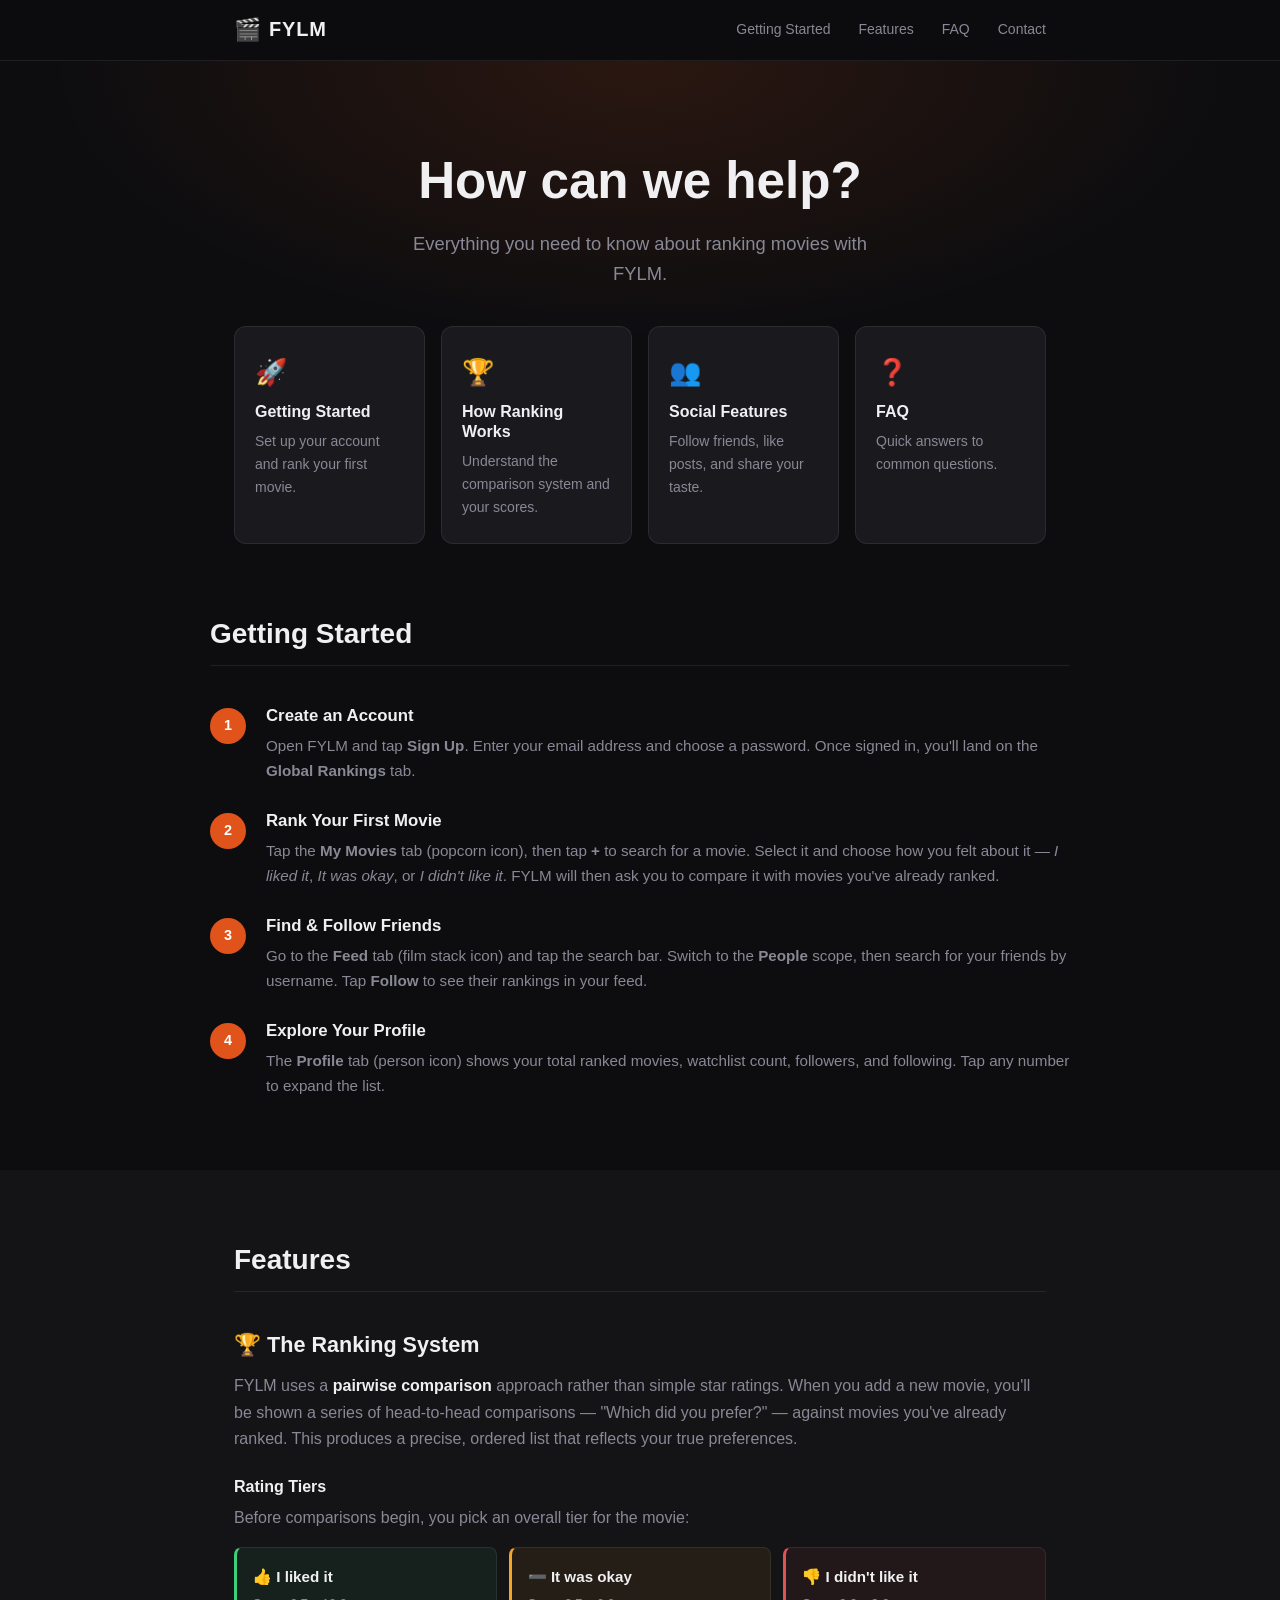
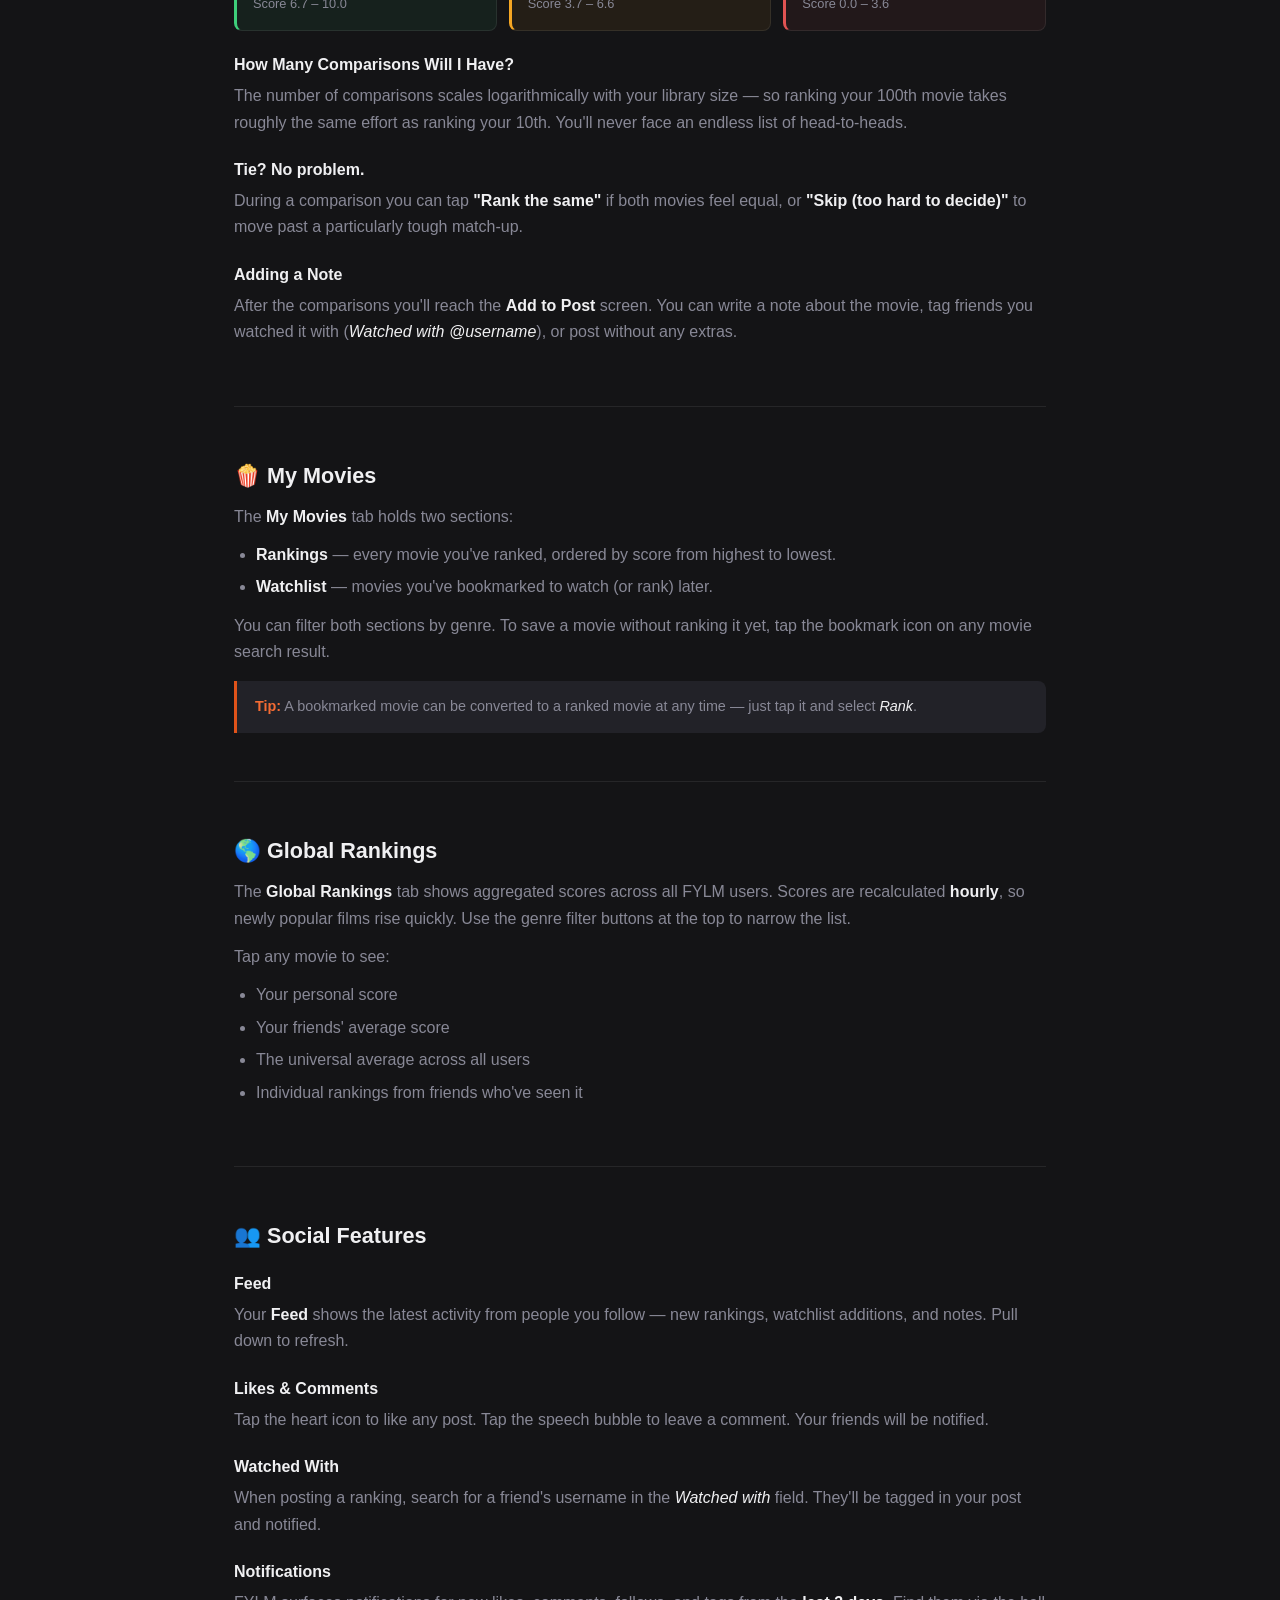
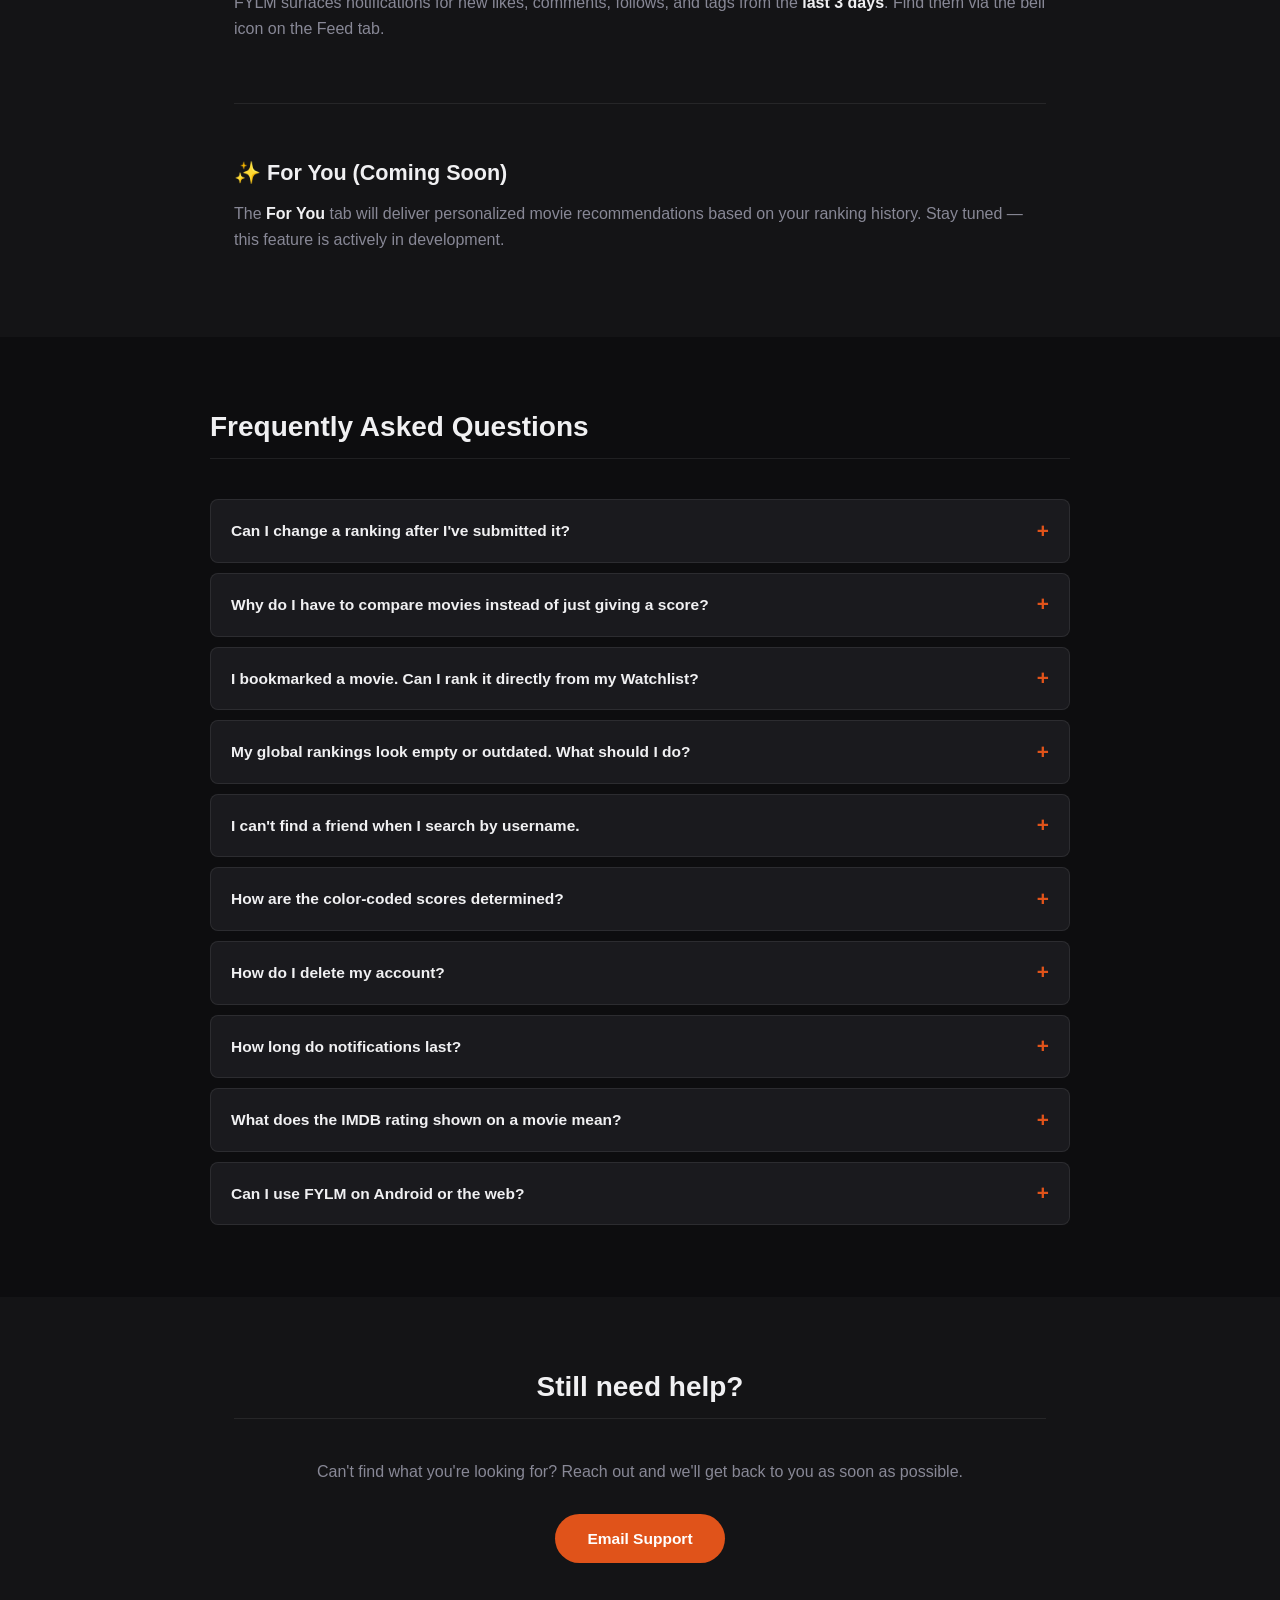
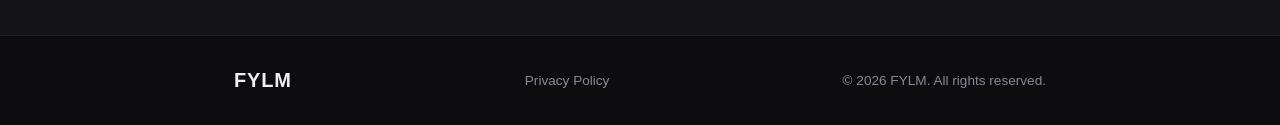
==== index.html @ adc004bf "Initial FYLM support site Static support page covering getting started, ranking system, social featu" ====
<!DOCTYPE html>
<html lang="en">
<head>
  <meta charset="UTF-8" />
  <meta name="viewport" content="width=device-width, initial-scale=1.0" />
  <title>FYLM Support</title>
  <link rel="stylesheet" href="styles.css" />
</head>
<body>

  <!-- Header -->
  <header>
    <div class="header-inner">
      <div class="logo-wrap">
        <span class="logo-icon">🎬</span>
        <span class="logo-text">FYLM</span>
      </div>
      <nav>
        <a href="#getting-started">Getting Started</a>
        <a href="#features">Features</a>
        <a href="#faq">FAQ</a>
        <a href="#contact">Contact</a>
      </nav>
    </div>
  </header>

  <!-- Hero -->
  <section class="hero">
    <h1>How can we help?</h1>
    <p class="subtitle">Everything you need to know about ranking movies with FYLM.</p>
  </section>

  <!-- Quick Links -->
  <section class="quick-links container">
    <a href="#getting-started" class="card">
      <span class="card-icon">🚀</span>
      <h3>Getting Started</h3>
      <p>Set up your account and rank your first movie.</p>
    </a>
    <a href="#ranking" class="card">
      <span class="card-icon">🏆</span>
      <h3>How Ranking Works</h3>
      <p>Understand the comparison system and your scores.</p>
    </a>
    <a href="#social" class="card">
      <span class="card-icon">👥</span>
      <h3>Social Features</h3>
      <p>Follow friends, like posts, and share your taste.</p>
    </a>
    <a href="#faq" class="card">
      <span class="card-icon">❓</span>
      <h3>FAQ</h3>
      <p>Quick answers to common questions.</p>
    </a>
  </section>

  <!-- Getting Started -->
  <section id="getting-started" class="section container">
    <h2>Getting Started</h2>

    <div class="step-list">
      <div class="step">
        <div class="step-num">1</div>
        <div class="step-body">
          <h3>Create an Account</h3>
          <p>Open FYLM and tap <strong>Sign Up</strong>. Enter your email address and choose a password. Once signed in, you'll land on the <strong>Global Rankings</strong> tab.</p>
        </div>
      </div>
      <div class="step">
        <div class="step-num">2</div>
        <div class="step-body">
          <h3>Rank Your First Movie</h3>
          <p>Tap the <strong>My Movies</strong> tab (popcorn icon), then tap <strong>+</strong> to search for a movie. Select it and choose how you felt about it — <em>I liked it</em>, <em>It was okay</em>, or <em>I didn't like it</em>. FYLM will then ask you to compare it with movies you've already ranked.</p>
        </div>
      </div>
      <div class="step">
        <div class="step-num">3</div>
        <div class="step-body">
          <h3>Find & Follow Friends</h3>
          <p>Go to the <strong>Feed</strong> tab (film stack icon) and tap the search bar. Switch to the <strong>People</strong> scope, then search for your friends by username. Tap <strong>Follow</strong> to see their rankings in your feed.</p>
        </div>
      </div>
      <div class="step">
        <div class="step-num">4</div>
        <div class="step-body">
          <h3>Explore Your Profile</h3>
          <p>The <strong>Profile</strong> tab (person icon) shows your total ranked movies, watchlist count, followers, and following. Tap any number to expand the list.</p>
        </div>
      </div>
    </div>
  </section>

  <!-- Features -->
  <section id="features" class="section section-alt">
    <div class="container">
      <h2>Features</h2>

      <!-- Ranking -->
      <div id="ranking" class="feature-block">
        <h3>🏆 The Ranking System</h3>
        <p>FYLM uses a <strong>pairwise comparison</strong> approach rather than simple star ratings. When you add a new movie, you'll be shown a series of head-to-head comparisons — "Which did you prefer?" — against movies you've already ranked. This produces a precise, ordered list that reflects your true preferences.</p>

        <h4>Rating Tiers</h4>
        <p>Before comparisons begin, you pick an overall tier for the movie:</p>
        <div class="tier-grid">
          <div class="tier tier-like">
            <span class="tier-label">👍 I liked it</span>
            <span class="tier-range">Score 6.7 – 10.0</span>
          </div>
          <div class="tier tier-ok">
            <span class="tier-label">➖ It was okay</span>
            <span class="tier-range">Score 3.7 – 6.6</span>
          </div>
          <div class="tier tier-dislike">
            <span class="tier-label">👎 I didn't like it</span>
            <span class="tier-range">Score 0.0 – 3.6</span>
          </div>
        </div>

        <h4>How Many Comparisons Will I Have?</h4>
        <p>The number of comparisons scales logarithmically with your library size — so ranking your 100th movie takes roughly the same effort as ranking your 10th. You'll never face an endless list of head-to-heads.</p>

        <h4>Tie? No problem.</h4>
        <p>During a comparison you can tap <strong>"Rank the same"</strong> if both movies feel equal, or <strong>"Skip (too hard to decide)"</strong> to move past a particularly tough match-up.</p>

        <h4>Adding a Note</h4>
        <p>After the comparisons you'll reach the <strong>Add to Post</strong> screen. You can write a note about the movie, tag friends you watched it with (<em>Watched with @username</em>), or post without any extras.</p>
      </div>

      <!-- My Movies -->
      <div class="feature-block">
        <h3>🍿 My Movies</h3>
        <p>The <strong>My Movies</strong> tab holds two sections:</p>
        <ul>
          <li><strong>Rankings</strong> — every movie you've ranked, ordered by score from highest to lowest.</li>
          <li><strong>Watchlist</strong> — movies you've bookmarked to watch (or rank) later.</li>
        </ul>
        <p>You can filter both sections by genre. To save a movie without ranking it yet, tap the bookmark icon on any movie search result.</p>
        <div class="tip">
          <strong>Tip:</strong> A bookmarked movie can be converted to a ranked movie at any time — just tap it and select <em>Rank</em>.
        </div>
      </div>

      <!-- Global Rankings -->
      <div class="feature-block">
        <h3>🌎 Global Rankings</h3>
        <p>The <strong>Global Rankings</strong> tab shows aggregated scores across all FYLM users. Scores are recalculated <strong>hourly</strong>, so newly popular films rise quickly. Use the genre filter buttons at the top to narrow the list.</p>
        <p>Tap any movie to see:</p>
        <ul>
          <li>Your personal score</li>
          <li>Your friends' average score</li>
          <li>The universal average across all users</li>
          <li>Individual rankings from friends who've seen it</li>
        </ul>
      </div>

      <!-- Social -->
      <div id="social" class="feature-block">
        <h3>👥 Social Features</h3>

        <h4>Feed</h4>
        <p>Your <strong>Feed</strong> shows the latest activity from people you follow — new rankings, watchlist additions, and notes. Pull down to refresh.</p>

        <h4>Likes & Comments</h4>
        <p>Tap the heart icon to like any post. Tap the speech bubble to leave a comment. Your friends will be notified.</p>

        <h4>Watched With</h4>
        <p>When posting a ranking, search for a friend's username in the <em>Watched with</em> field. They'll be tagged in your post and notified.</p>

        <h4>Notifications</h4>
        <p>FYLM surfaces notifications for new likes, comments, follows, and tags from the <strong>last 3 days</strong>. Find them via the bell icon on the Feed tab.</p>
      </div>

      <!-- For You -->
      <div class="feature-block">
        <h3>✨ For You (Coming Soon)</h3>
        <p>The <strong>For You</strong> tab will deliver personalized movie recommendations based on your ranking history. Stay tuned — this feature is actively in development.</p>
      </div>
    </div>
  </section>

  <!-- FAQ -->
  <section id="faq" class="section container">
    <h2>Frequently Asked Questions</h2>

    <div class="faq-list">

      <details class="faq-item">
        <summary>Can I change a ranking after I've submitted it?</summary>
        <p>Currently there's no in-place edit. To re-rank a movie, delete it from your Rankings list and rank it again from scratch. Your score will be recalculated through the full comparison flow.</p>
      </details>

      <details class="faq-item">
        <summary>Why do I have to compare movies instead of just giving a score?</summary>
        <p>Comparisons produce more accurate relative rankings. It's much easier to answer "Did I prefer Inception or Interstellar?" than to decide whether Inception deserves an 8.3 or an 8.6. The ELO algorithm translates your head-to-head choices into a precise numerical score automatically.</p>
      </details>

      <details class="faq-item">
        <summary>I bookmarked a movie. Can I rank it directly from my Watchlist?</summary>
        <p>Yes. Tap the movie in your <strong>Watchlist</strong> and select <em>Rank</em>. The movie will move from your Watchlist to your Rankings once the comparison flow is complete.</p>
      </details>

      <details class="faq-item">
        <summary>My global rankings look empty or outdated. What should I do?</summary>
        <p>Global scores update on an <strong>hourly schedule</strong>. Pull down to refresh the Global Rankings tab. If the list still looks empty, wait until the next hour mark for the recalculation to run.</p>
      </details>

      <details class="faq-item">
        <summary>I can't find a friend when I search by username.</summary>
        <p>Make sure you've switched to the <strong>People</strong> scope in the search bar (not Movies). Search results are limited to the closest 8 matches, so try a more specific username. Also confirm that your friend has already created an account on FYLM.</p>
      </details>

      <details class="faq-item">
        <summary>How are the color-coded scores determined?</summary>
        <p>Scores are color-coded by tier: <span class="pill green">green</span> for movies you liked (6.7–10.0), <span class="pill orange">orange</span> for movies you thought were okay (3.7–6.6), and <span class="pill red">red</span> for movies you didn't like (0.0–3.6). These tiers are set when you first choose how you felt about the movie.</p>
      </details>

      <details class="faq-item">
        <summary>How do I delete my account?</summary>
        <p>Go to your <strong>Profile</strong> tab, tap the menu icon in the top-right corner, and select <em>Delete Account</em>. You'll be asked to confirm. <strong>This action is permanent and cannot be undone.</strong></p>
      </details>

      <details class="faq-item">
        <summary>How long do notifications last?</summary>
        <p>FYLM shows notifications for activity from the <strong>last 3 days</strong>. Older notifications are automatically cleared.</p>
      </details>

      <details class="faq-item">
        <summary>What does the IMDB rating shown on a movie mean?</summary>
        <p>The yellow star rating is IMDB's public score pulled directly from the movie database — it reflects crowd opinion across all IMDB users, not your personal FYLM score.</p>
      </details>

      <details class="faq-item">
        <summary>Can I use FYLM on Android or the web?</summary>
        <p>FYLM is currently an <strong>iOS-only app</strong>. Android and web versions are not available at this time.</p>
      </details>

    </div>
  </section>

  <!-- Contact -->
  <section id="contact" class="section section-alt">
    <div class="container contact-block">
      <h2>Still need help?</h2>
      <p>Can't find what you're looking for? Reach out and we'll get back to you as soon as possible.</p>
      <a href="mailto:support@fylmapp.com" class="btn">Email Support</a>
    </div>
  </section>

  <!-- Footer -->
  <footer>
    <div class="container footer-inner">
      <span class="logo-text">FYLM</span>
      <span class="footer-links">
        <a href="privacy.html">Privacy Policy</a>
      </span>
      <span class="footer-copy">&copy; 2026 FYLM. All rights reserved.</span>
    </div>
  </footer>

</body>
</html>
---- styles.css ----
/* ============================
   Base & Reset
   ============================ */
*, *::before, *::after { box-sizing: border-box; margin: 0; padding: 0; }

:root {
  --bg: #0d0d0f;
  --bg-alt: #141416;
  --surface: #1a1a1e;
  --surface-raised: #222228;
  --border: rgba(255,255,255,0.08);
  --text: #f0f0f2;
  --text-muted: #888896;
  --accent: #e0531a;
  --accent-light: #f46b33;
  --green: #3ecf7a;
  --orange: #f5a623;
  --red: #e05353;
  --radius: 12px;
  --radius-sm: 8px;
  --font: -apple-system, BlinkMacSystemFont, "Segoe UI", Helvetica, Arial, sans-serif;
}

html { scroll-behavior: smooth; }

body {
  font-family: var(--font);
  background: var(--bg);
  color: var(--text);
  line-height: 1.65;
  font-size: 16px;
}

a { color: var(--accent-light); text-decoration: none; }
a:hover { text-decoration: underline; }

h1,h2,h3,h4 { line-height: 1.25; font-weight: 700; }

/* ============================
   Layout
   ============================ */
.container { max-width: 860px; margin: 0 auto; padding: 0 24px; }

.section { padding: 72px 0; }
.section-alt { background: var(--bg-alt); }

/* ============================
   Header
   ============================ */
header {
  position: sticky;
  top: 0;
  z-index: 100;
  background: rgba(13,13,15,0.85);
  backdrop-filter: blur(12px);
  -webkit-backdrop-filter: blur(12px);
  border-bottom: 1px solid var(--border);
}

.header-inner {
  max-width: 860px;
  margin: 0 auto;
  padding: 0 24px;
  height: 60px;
  display: flex;
  align-items: center;
  justify-content: space-between;
}

.logo-wrap { display: flex; align-items: center; gap: 8px; }
.logo-icon { font-size: 22px; }
.logo-text { font-size: 20px; font-weight: 800; letter-spacing: 0.04em; color: var(--text); }

nav { display: flex; gap: 28px; }
nav a { color: var(--text-muted); font-size: 14px; font-weight: 500; transition: color 0.15s; }
nav a:hover { color: var(--text); text-decoration: none; }

/* ============================
   Hero
   ============================ */
.hero {
  text-align: center;
  padding: 88px 24px 72px;
  background: radial-gradient(ellipse at 50% 0%, rgba(224,83,26,0.14) 0%, transparent 65%);
}

.hero h1 { font-size: clamp(2rem, 5vw, 3.2rem); margin-bottom: 16px; }
.hero .subtitle { font-size: 1.15rem; color: var(--text-muted); max-width: 480px; margin: 0 auto; }

/* ============================
   Quick-link Cards
   ============================ */
.quick-links {
  display: grid;
  grid-template-columns: repeat(auto-fit, minmax(180px, 1fr));
  gap: 16px;
  padding-top: 0;
  padding-bottom: 0;
  margin-top: -36px;
  margin-bottom: 0;
  position: relative;
  z-index: 1;
}

.card {
  display: flex;
  flex-direction: column;
  gap: 8px;
  background: var(--surface);
  border: 1px solid var(--border);
  border-radius: var(--radius);
  padding: 24px 20px;
  transition: border-color 0.15s, transform 0.15s;
  color: var(--text);
}

.card:hover {
  border-color: var(--accent);
  transform: translateY(-2px);
  text-decoration: none;
}

.card-icon { font-size: 26px; }
.card h3 { font-size: 1rem; font-weight: 700; }
.card p { font-size: 0.875rem; color: var(--text-muted); margin: 0; }

/* ============================
   Section Headings
   ============================ */
.section h2, .section-alt .container h2 {
  font-size: 1.75rem;
  margin-bottom: 40px;
  padding-bottom: 14px;
  border-bottom: 1px solid var(--border);
}

/* ============================
   Steps (Getting Started)
   ============================ */
.step-list { display: flex; flex-direction: column; gap: 28px; }

.step {
  display: flex;
  gap: 20px;
  align-items: flex-start;
}

.step-num {
  flex-shrink: 0;
  width: 36px;
  height: 36px;
  border-radius: 50%;
  background: var(--accent);
  color: #fff;
  font-weight: 800;
  font-size: 0.9rem;
  display: flex;
  align-items: center;
  justify-content: center;
  margin-top: 2px;
}

.step-body h3 { font-size: 1.05rem; margin-bottom: 6px; }
.step-body p { color: var(--text-muted); font-size: 0.95rem; }

/* ============================
   Feature Blocks
   ============================ */
.feature-block {
  margin-bottom: 56px;
  padding-bottom: 48px;
  border-bottom: 1px solid var(--border);
}
.feature-block:last-child { border-bottom: none; margin-bottom: 0; padding-bottom: 0; }

.feature-block h3 { font-size: 1.35rem; margin-bottom: 14px; }
.feature-block h4 { font-size: 1rem; font-weight: 600; margin-top: 24px; margin-bottom: 8px; color: var(--text); }
.feature-block p { color: var(--text-muted); margin-bottom: 12px; }
.feature-block ul { color: var(--text-muted); padding-left: 22px; margin-bottom: 12px; }
.feature-block ul li { margin-bottom: 6px; }
.feature-block strong { color: var(--text); }
.feature-block em { color: var(--text); font-style: italic; }

/* Tier Grid */
.tier-grid {
  display: grid;
  grid-template-columns: repeat(auto-fit, minmax(160px, 1fr));
  gap: 12px;
  margin: 16px 0;
}

.tier {
  display: flex;
  flex-direction: column;
  gap: 4px;
  padding: 16px;
  border-radius: var(--radius-sm);
  border: 1px solid var(--border);
}

.tier-like  { border-left: 3px solid var(--green);  background: rgba(62,207,122,0.07); }
.tier-ok    { border-left: 3px solid var(--orange); background: rgba(245,166,35,0.07); }
.tier-dislike { border-left: 3px solid var(--red);  background: rgba(224,83,83,0.07); }

.tier-label { font-weight: 600; font-size: 0.95rem; }
.tier-range { font-size: 0.8rem; color: var(--text-muted); }

/* Tip Box */
.tip {
  background: var(--surface-raised);
  border-left: 3px solid var(--accent);
  border-radius: 0 var(--radius-sm) var(--radius-sm) 0;
  padding: 14px 18px;
  font-size: 0.9rem;
  color: var(--text-muted);
  margin-top: 16px;
}
.tip strong { color: var(--accent-light); }

/* ============================
   FAQ
   ============================ */
.faq-list { display: flex; flex-direction: column; gap: 10px; }

.faq-item {
  background: var(--surface);
  border: 1px solid var(--border);
  border-radius: var(--radius-sm);
  overflow: hidden;
  transition: border-color 0.15s;
}
.faq-item[open] { border-color: rgba(224,83,26,0.4); }

.faq-item summary {
  padding: 18px 20px;
  font-weight: 600;
  font-size: 0.97rem;
  cursor: pointer;
  list-style: none;
  display: flex;
  align-items: center;
  justify-content: space-between;
  user-select: none;
}

.faq-item summary::-webkit-details-marker { display: none; }

.faq-item summary::after {
  content: "+";
  font-size: 1.3rem;
  color: var(--accent);
  line-height: 1;
  flex-shrink: 0;
}

.faq-item[open] summary::after { content: "−"; }

.faq-item p {
  padding: 0 20px 18px;
  color: var(--text-muted);
  font-size: 0.93rem;
  line-height: 1.7;
}

/* Color pills inside FAQ */
.pill {
  display: inline-block;
  padding: 1px 8px;
  border-radius: 999px;
  font-size: 0.85rem;
  font-weight: 600;
}
.pill.green  { background: rgba(62,207,122,0.15); color: var(--green); }
.pill.orange { background: rgba(245,166,35,0.15); color: var(--orange); }
.pill.red    { background: rgba(224,83,83,0.15);  color: var(--red); }

/* ============================
   Contact
   ============================ */
.contact-block {
  text-align: center;
}
.contact-block h2 { border-bottom: none; margin-bottom: 12px; }
.contact-block p  { color: var(--text-muted); margin-bottom: 28px; }

.btn {
  display: inline-block;
  background: var(--accent);
  color: #fff;
  font-weight: 700;
  font-size: 0.97rem;
  padding: 12px 32px;
  border-radius: 999px;
  transition: background 0.15s, transform 0.1s;
}
.btn:hover { background: var(--accent-light); text-decoration: none; transform: translateY(-1px); }

/* ============================
   Footer
   ============================ */
footer {
  background: var(--bg);
  border-top: 1px solid var(--border);
  padding: 28px 0;
}

.footer-inner {
  display: flex;
  align-items: center;
  justify-content: space-between;
  flex-wrap: wrap;
  gap: 12px;
  font-size: 0.85rem;
}

.footer-links a { color: var(--text-muted); }
.footer-links a:hover { color: var(--text); }
.footer-copy { color: var(--text-muted); }

/* ============================
   Responsive
   ============================ */
@media (max-width: 600px) {
  nav { display: none; }

  .hero { padding: 64px 20px 52px; }

  .quick-links {
    grid-template-columns: 1fr 1fr;
    margin-top: -24px;
  }

  .step { flex-direction: column; gap: 10px; }
  .step-num { width: 30px; height: 30px; font-size: 0.8rem; }

  .tier-grid { grid-template-columns: 1fr; }

  .footer-inner { flex-direction: column; align-items: flex-start; }
}
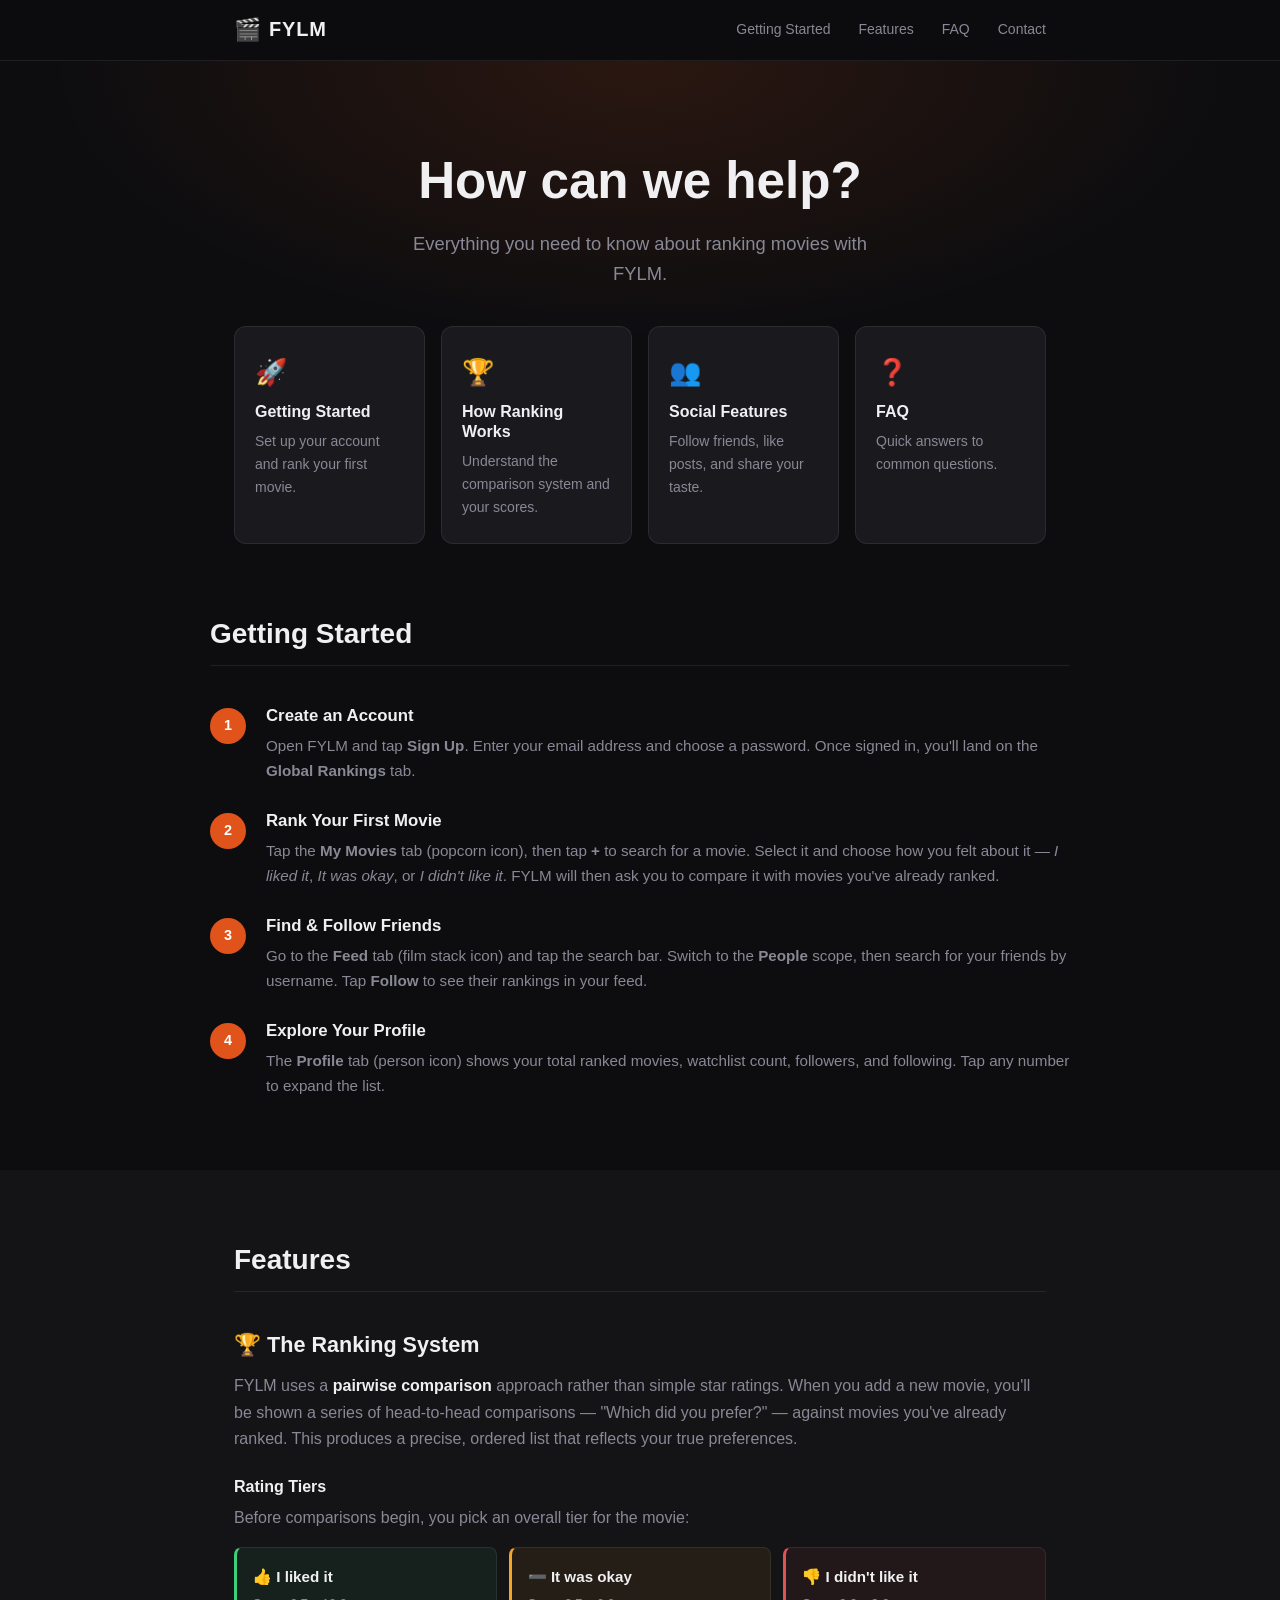
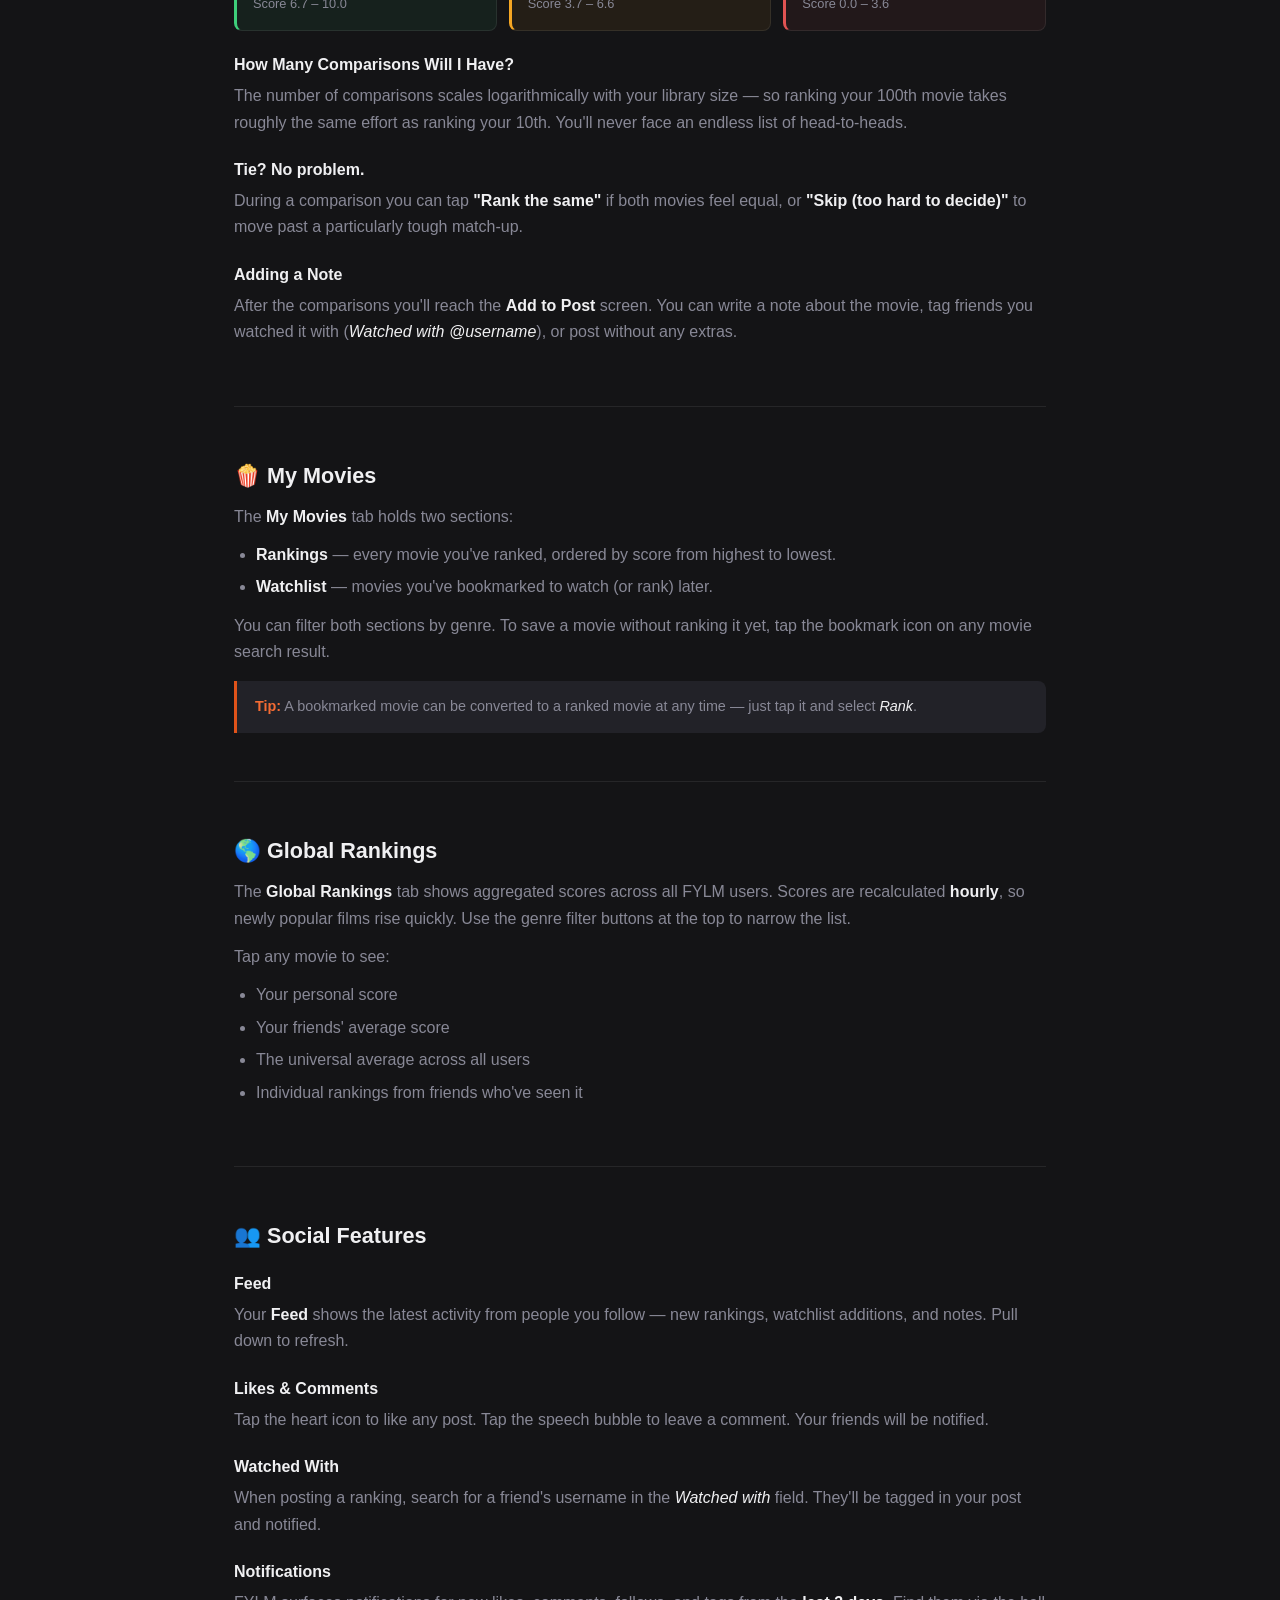
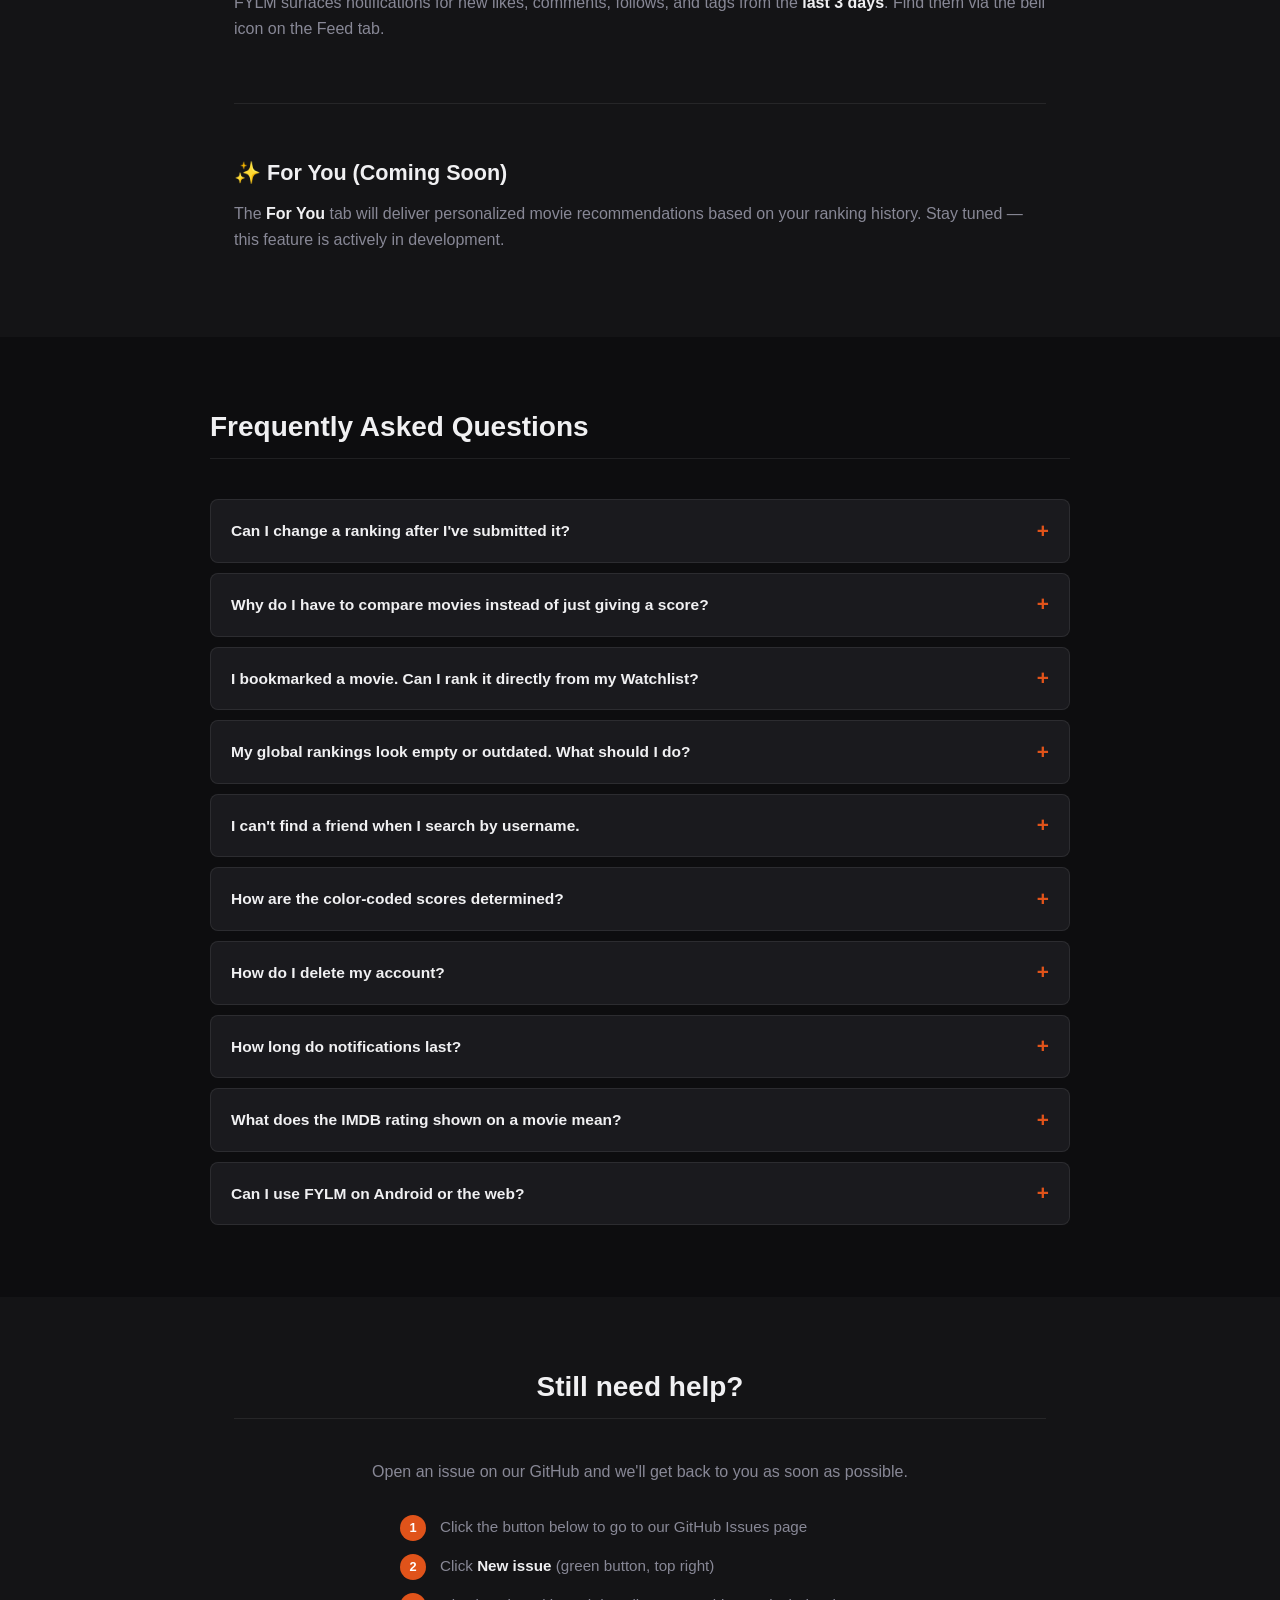
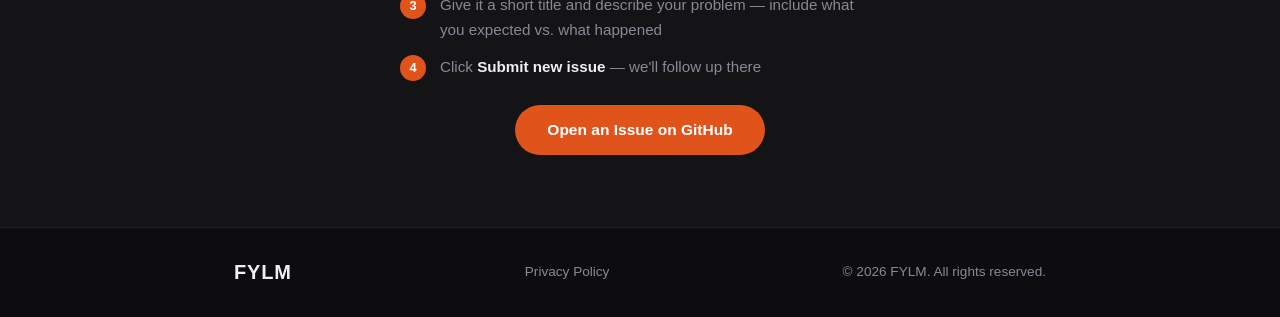
==== commit 945a9f3b: "update" ====
--- a/index.html
+++ b/index.html
@@ -242,8 +242,26 @@
   <section id="contact" class="section section-alt">
     <div class="container contact-block">
       <h2>Still need help?</h2>
-      <p>Can't find what you're looking for? Reach out and we'll get back to you as soon as possible.</p>
-      <a href="mailto:support@fylmapp.com" class="btn">Email Support</a>
+      <p>Open an issue on our GitHub and we'll get back to you as soon as possible.</p>
+      <div class="issue-steps">
+        <div class="issue-step">
+          <span class="issue-num">1</span>
+          <span>Click the button below to go to our GitHub Issues page</span>
+        </div>
+        <div class="issue-step">
+          <span class="issue-num">2</span>
+          <span>Click <strong>New issue</strong> (green button, top right)</span>
+        </div>
+        <div class="issue-step">
+          <span class="issue-num">3</span>
+          <span>Give it a short title and describe your problem — include what you expected vs. what happened</span>
+        </div>
+        <div class="issue-step">
+          <span class="issue-num">4</span>
+          <span>Click <strong>Submit new issue</strong> — we'll follow up there</span>
+        </div>
+      </div>
+      <a href="https://github.com/MihirYJoshi/FYLM_Support/issues/new" target="_blank" rel="noopener" class="btn">Open an Issue on GitHub</a>
     </div>
   </section>
 
@@ -252,7 +270,7 @@
     <div class="container footer-inner">
       <span class="logo-text">FYLM</span>
       <span class="footer-links">
-        <a href="privacy.html">Privacy Policy</a>
+        <a href="https://docs.google.com/document/d/1uNvGDgehZJpxEpvgU_408r0LHbyTpSmrm4xIyBCGPos/edit?usp=sharing" target="_blank" rel="noopener">Privacy Policy</a>
       </span>
       <span class="footer-copy">&copy; 2026 FYLM. All rights reserved.</span>
     </div>
--- a/styles.css
+++ b/styles.css
@@ -295,6 +295,41 @@
 }
 .btn:hover { background: var(--accent-light); text-decoration: none; transform: translateY(-1px); }
 
+/* Issue Steps */
+.issue-steps {
+  display: flex;
+  flex-direction: column;
+  gap: 12px;
+  margin: 24px auto;
+  max-width: 480px;
+  text-align: left;
+}
+
+.issue-step {
+  display: flex;
+  align-items: flex-start;
+  gap: 14px;
+  font-size: 0.95rem;
+  color: var(--text-muted);
+}
+
+.issue-num {
+  flex-shrink: 0;
+  width: 26px;
+  height: 26px;
+  border-radius: 50%;
+  background: var(--accent);
+  color: #fff;
+  font-weight: 800;
+  font-size: 0.8rem;
+  display: flex;
+  align-items: center;
+  justify-content: center;
+  margin-top: 1px;
+}
+
+.issue-step strong { color: var(--text); }
+
 /* ============================
    Footer
    ============================ */
